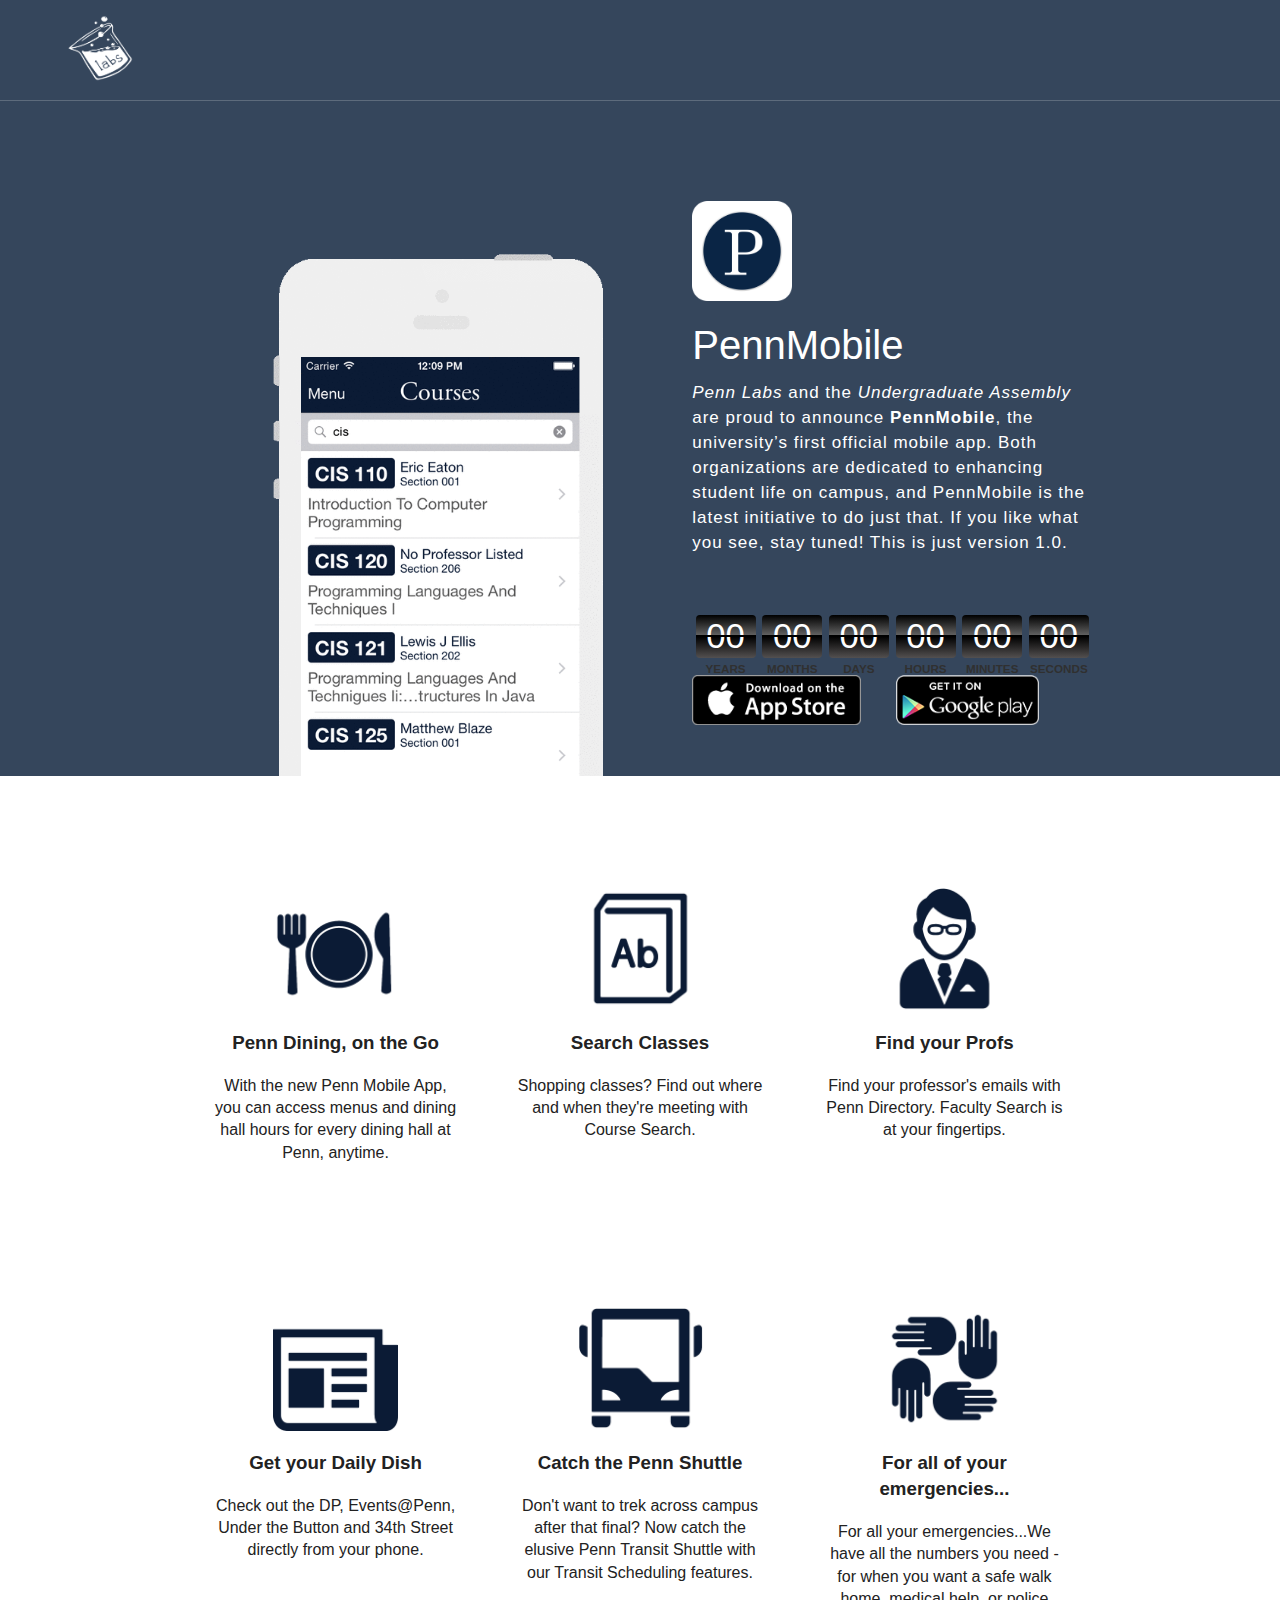
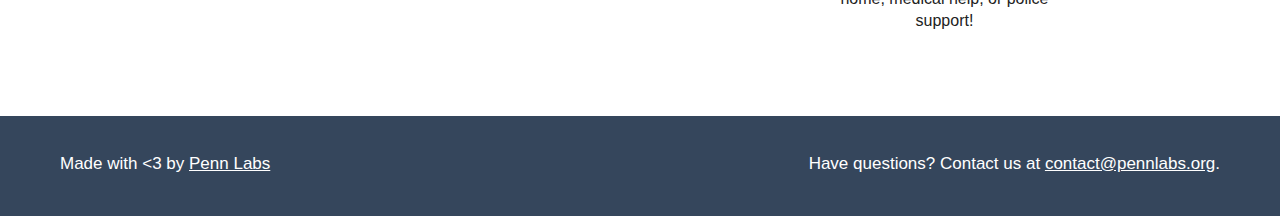
==== index.html @ 12211098 "Fix Penn Labs link" ====
<!DOCTYPE html>
<!--[if lt IE 7]>      <html class="no-js lt-ie9 lt-ie8 lt-ie7"> <![endif]-->
<!--[if IE 7]>         <html class="no-js lt-ie9 lt-ie8"> <![endif]-->
<!--[if IE 8]>         <html class="no-js lt-ie9"> <![endif]-->
<!--[if gt IE 8]><!--> <html class="no-js"> <!--<![endif]-->
    <head>
        <meta charset="utf-8">
        <meta http-equiv="X-UA-Compatible" content="IE=edge">
        <title>Penn Labs - Penn Mobile</title>
        <meta name="description" content="">
        <meta name="viewport" content="width=device-width, initial-scale=1">

        <!-- Place favicon.ico and apple-touch-icon.png in the root directory -->

        <link rel="stylesheet" href="css/normalize.css">
        <link rel="stylesheet" href="css/main.css">
        <script src="js/vendor/modernizr-2.6.2.min.js"></script>
        <script src="js/countdown.js"></script>
    </head>
    <body>
        <!--[if lt IE 7]>
            <p class="browsehappy">You are using an <strong>outdated</strong> browser. Please <a href="http://browsehappy.com/">upgrade your browser</a> to improve your experience.</p>
        <![endif]-->
        <section id="header">
          <a href="http://pennlabs.org" target="_blank"><img src='img/labs_logo.png'></img></a>
        </section>

        <section id="introduction">
        <!-- Add your site or application content here -->
          <div class='left-center' id="iphone">
              <img src="img/labs.gif"></img>
          </div>
          <div class="right-center" id="info-box">
            <div id="logo">
              <img src="img/app_icon.png"></img>
            </div>
            <div id="info-text">
              <h1>PennMobile</h1>
              <p><em><a href="http://pennlabs.org" target="_blank">Penn Labs</a></em> and the <em><a href="http://pennua.org">Undergraduate Assembly</a></em> are proud to announce <strong>PennMobile</strong>, the university’s first official mobile app. Both organizations are dedicated to enhancing student life on campus, and PennMobile is the latest initiative to do just that. If you like what you see, stay tuned! This is just version 1.0.</p>
            </div>
            <div id="download-box">
           		<script>
					var myCountdown1 = new Countdown({year: 2015, month: 2, day: 4, hour: 10, ampm: "pm", onComplete: countdownComplete});
					function countdownComplete() {
						console.log("foo");
						document.getElementById("platform-box").style.visibility="visible";
						myCountdown1.style.visibility="hidden";
					}
				</script>
              <div id="platform-box" style="visibility:hidden;">
               <a target="__blank" href="coming_soon.html"><img src="img/ios.png" class="icon apple"></img></a>
                <a href="https://play.google.com/store/apps/details?id=com.pennapps.labs.pennmobile" target="__blank"><img src="img/android.png" class="icon android"></img></a>
              </div>
            </div>
          </div>
        </section>
        <section id="features">
          <div class="grid">
          <div class="grid-block">
            <img src="img/icons/dining.png"></img>
            <h3>Penn Dining, on the Go</h3>
            <p>With the new Penn Mobile App, you can access menus and dining hall hours for every dining hall at Penn, anytime.</p>
          </div>
          <div class="grid-block">
            <img src="img/icons/registrar.png"></img>
            <h3>Search Classes</h3>
            <p>Shopping classes? Find out where and when they're meeting with Course Search.</p>
          </div>
          <div class="grid-block">
            <img src="img/icons/directory.png"></img>
            <h3>Find your Profs</h3>
            <p>Find your professor's emails with Penn Directory. Faculty Search is at your fingertips.</p>
          </div>
          <div class="grid-block">
            <img src="img/icons/news.png"></img>
            <h3>Get your Daily Dish</h3>
            <p>Check out the DP, Events@Penn, Under the Button and 34th Street directly from your phone.</p>
          </div>
        <div class="grid-block">
            <img src="img/icons/transit.png"></img>
            <h3>Catch the Penn Shuttle</h3>
            <p>Don't want to trek across campus after that final? Now catch the elusive Penn Transit Shuttle with our Transit Scheduling features.</p>
          </div>
         <div class="grid-block">
            <img src="img/icons/support.png"></img>
            <h3>For all of your emergencies...</h3>
            <p>For all your emergencies...We have all the numbers you need - for when you want a safe walk home, medical help, or police support!</p>
          </div>
        </div>
        </section>
        <section id="footer">
          <span id="labs">Made with <3 by <a href="http://pennlabs.org">Penn Labs</a></span>
          <span id="feedback">Have questions? Contact us at <a href="mailto:contact@pennlabs.org" target="__blank">contact@pennlabs.org</a>.</span>
        </section>

        <script src="https://ajax.googleapis.com/ajax/libs/jquery/2.1.3/jquery.min.js"></script>
        <script>window.jQuery || document.write('<script src="js/vendor/jquery-1.10.2.min.js"><\/script>')</script>
        <script src="js/plugins.js"></script>
        <script src="js/main.js"></script>

        <!-- Google Analytics: change UA-XXXXX-X to be your site's ID. -->
        <script>
          (function(i,s,o,g,r,a,m){i['GoogleAnalyticsObject']=r;i[r]=i[r]||function(){
          (i[r].q=i[r].q||[]).push(arguments)},i[r].l=1*new Date();a=s.createElement(o),
          m=s.getElementsByTagName(o)[0];a.async=1;a.src=g;m.parentNode.insertBefore(a,m)
          })(window,document,'script','//www.google-analytics.com/analytics.js','ga');
          ga('create', 'UA-21029575-7', 'auto');
          ga('send', 'pageview');
      </script>    
</body>
</html>
---- css/main.css ----
/*! HTML5 Boilerplate v4.3.0 | MIT License | http://h5bp.com/ */

/*
 * What follows is the result of much research on cross-browser styling.
 * Credit left inline and big thanks to Nicolas Gallagher, Jonathan Neal,
 * Kroc Camen, and the H5BP dev community and team.
 */

/* ==========================================================================
   Base styles: opinionated defaults
   ========================================================================== */

html,
button,
input,
select,
textarea {
    color: #222;
}

html {
    font-size: 1em;
    line-height: 1.4;
    height: 100%;
    min-width: 1000px;
}
body {
  height: 100%;
  text-align: center;
  margin: 0;
  padding: 0;
}

/*
 * Remove text-shadow in selection highlight: h5bp.com/i
 * These selection rule sets have to be separate.
 * Customize the background color to match your design.
 */

::-moz-selection {
    background: #b3d4fc;
    text-shadow: none;
}

::selection {
    background: #b3d4fc;
    text-shadow: none;
}

/*
 * A better looking default horizontal rule
 */

hr {
    display: block;
    height: 1px;
    border: 0;
    border-top: 1px solid #ccc;
    margin: 1em 0;
    padding: 0;
}

/*
 * Remove the gap between images, videos, audio and canvas and the bottom of
 * their containers: h5bp.com/i/440
 */

audio,
canvas,
img,
video {
    vertical-align: middle;
}

/*
 * Remove default fieldset styles.
 */

fieldset {
    border: 0;
    margin: 0;
    padding: 0;
}

/*
 * Allow only vertical resizing of textareas.
 */

textarea {
    resize: vertical;
}

/* ==========================================================================
   Browse Happy prompt
   ========================================================================== */

.browsehappy {
    margin: 0.2em 0;
    background: #ccc;
    color: #000;
    padding: 0.2em 0;
}

/* ==========================================================================
   Author's custom styles
   ========================================================================== */

















/* ==========================================================================
   Helper classes
   ========================================================================== */

/*
 * Image replacement
 */

.ir {
    background-color: transparent;
    border: 0;
    overflow: hidden;
    /* IE 6/7 fallback */
    *text-indent: -9999px;
}

.ir:before {
    content: "";
    display: block;
    width: 0;
    height: 150%;
}

/*
 * Hide from both screenreaders and browsers: h5bp.com/u
 */

.hidden {
    display: none !important;
    visibility: hidden;
}

/*
 * Hide only visually, but have it available for screenreaders: h5bp.com/v
 */

.visuallyhidden {
    border: 0;
    clip: rect(0 0 0 0);
    height: 1px;
    margin: -1px;
    overflow: hidden;
    padding: 0;
    position: absolute;
    width: 1px;
}

/*
 * Extends the .visuallyhidden class to allow the element to be focusable
 * when navigated to via the keyboard: h5bp.com/p
 */

.visuallyhidden.focusable:active,
.visuallyhidden.focusable:focus {
    clip: auto;
    height: auto;
    margin: 0;
    overflow: visible;
    position: static;
    width: auto;
}

/*
 * Hide visually and from screenreaders, but maintain layout
 */

.invisible {
    visibility: hidden;
}

/*
 * Clearfix: contain floats
 *
 * For modern browsers
 * 1. The space content is one way to avoid an Opera bug when the
 *    `contenteditable` attribute is included anywhere else in the document.
 *    Otherwise it causes space to appear at the top and bottom of elements
 *    that receive the `clearfix` class.
 * 2. The use of `table` rather than `block` is only necessary if using
 *    `:before` to contain the top-margins of child elements.
 */

.clearfix:before,
.clearfix:after {
    content: " "; /* 1 */
    display: table; /* 2 */
}

.clearfix:after {
    clear: both;
}

/*
 * For IE 6/7 only
 * Include this rule to trigger hasLayout and contain floats.
 */

.clearfix {
    *zoom: 1;
}

/* ==========================================================================
   EXAMPLE Media Queries for Responsive Design.
   These examples override the primary ('mobile first') styles.
   Modify as content requires.
   ========================================================================== */

@media only screen and (min-width: 35em) {
    /* Style adjustments for viewports that meet the condition */
}

@media print,
       (-o-min-device-pixel-ratio: 5/4),
       (-webkit-min-device-pixel-ratio: 1.25),
       (min-resolution: 120dpi) {
    /* Style adjustments for high resolution devices */
}

/* ==========================================================================
   Print styles.
   Inlined to avoid required HTTP connection: h5bp.com/r
   ========================================================================== */

@media print {
    * {
        background: transparent !important;
        color: #000 !important; /* Black prints faster: h5bp.com/s */
        box-shadow: none !important;
        text-shadow: none !important;
    }

    a,
    a:visited {
        text-decoration: underline;
    }

    a[href]:after {
        content: " (" attr(href) ")";
    }

    abbr[title]:after {
        content: " (" attr(title) ")";
    }

    /*
     * Don't show links for images, or javascript/internal links
     */

    .ir a:after,
    a[href^="javascript:"]:after,
    a[href^="#"]:after {
        content: "";
    }

    pre,
    blockquote {
        border: 1px solid #999;
        page-break-inside: avoid;
    }

    thead {
        display: table-header-group; /* h5bp.com/t */
    }

    tr,
    img {
        page-break-inside: avoid;
    }

    img {
        max-width: 100% !important;
    }

    @page {
        margin: 0.5cm;
    }

    p,
    h2,
    h3 {
        orphans: 3;
        widows: 3;
    }

    h2,
    h3 {
        page-break-after: avoid;
    }
}

#header {
  background-color: #35465c;
  height: 100px;
  border-bottom: 1px solid rgba(255, 255, 255, .2);
}

#header img {
  height: 80px;
  float: left;
  margin-left: 60px;
  margin-top: 8px;
}

#introduction {
  background-color: #35465c;
  margin: 0 auto;
  width: 100%;
  height: 675px;
  overflow: hidden;
}
.left-center {
  height: 100%;
  position: relative;
  display: inline-block;
  width: 500px;
}

#iphone img {
  margin-top: 5px;
  height: 750px;
}

#logo img {
  height: 100px;
  margin-bottom: 10px;
  
}

.right-center {
  display: inline-block;
  height: 100%;
  width: 400px;
}

#info-box {
  color: white;
  font-family: 'Helvetica Neue', Helvetica, Arial, sans-serif;   
  line-height: 15px;
  text-align: left;
  position: relative;
  top: 100px;
}

#info-box #info-text h1 {
  font-weight: 500;
  font-size: 40px;
}

#info-box #info-text h2 {
  font-weight: 200;
  font-size: 25px;
}

#info-box #info-text p {
  font-weight: 200;
  font-size: 17px;
  letter-spacing: 1px;
  line-height: 25px;
}

#info-box #info-text a {
  letter-spacing: 1px;
  color: white;
  text-decoration: none;
  font-weight: 400;
  font-size: 17px;
  line-height: 25px;
}



#info-text {
  margin-bottom: 60px;
}

#info-box #download-box {
  line-height: 0px;
  font-weight: 100;
}

.icon {
  display: inline-block;
  height: 50px;
  padding-right: 15px;
}

.android {
  padding-left: 15px;
}

#features {
  padding-top: 100px;
  margin: 0 auto;
  width: 100%;
}

.grid {
  width: 980px;
  margin-left: auto;
  margin-right: auto;
}

.grid-block {
  display:inline-block;
  width: 250px;
  height: 400px;
  vertical-align: top;
  padding: 10px 25px 10px 25px;
}

.grid-block img {
  width: 125px;
}

#footer {
  background-color: #35465c;
  position: relative;
  bottom: 0;
  width: 100%;
  height: 100px;
}

#labs {
  float: left;
  color: white;
  font-family: 'Helvetica Neue', Helvetica, Arial, sans-serif;   
  font-weight: 300;
  font-size: 17px;
  line-height: 15px;
  text-align: left;
  position: relative;
  margin-left: 60px;
  top: 40px;
}

#feedback {
  float: right;
  color: white;
  font-family: 'Helvetica Neue', Helvetica, Arial, sans-serif;   
  font-weight: 300;
  font-size: 17px;
  line-height: 15px;
  text-align: left;
  position: relative;
  margin-right: 60px;
  top: 40px;
}


#labs a, #feedback a {
  color: white;
}
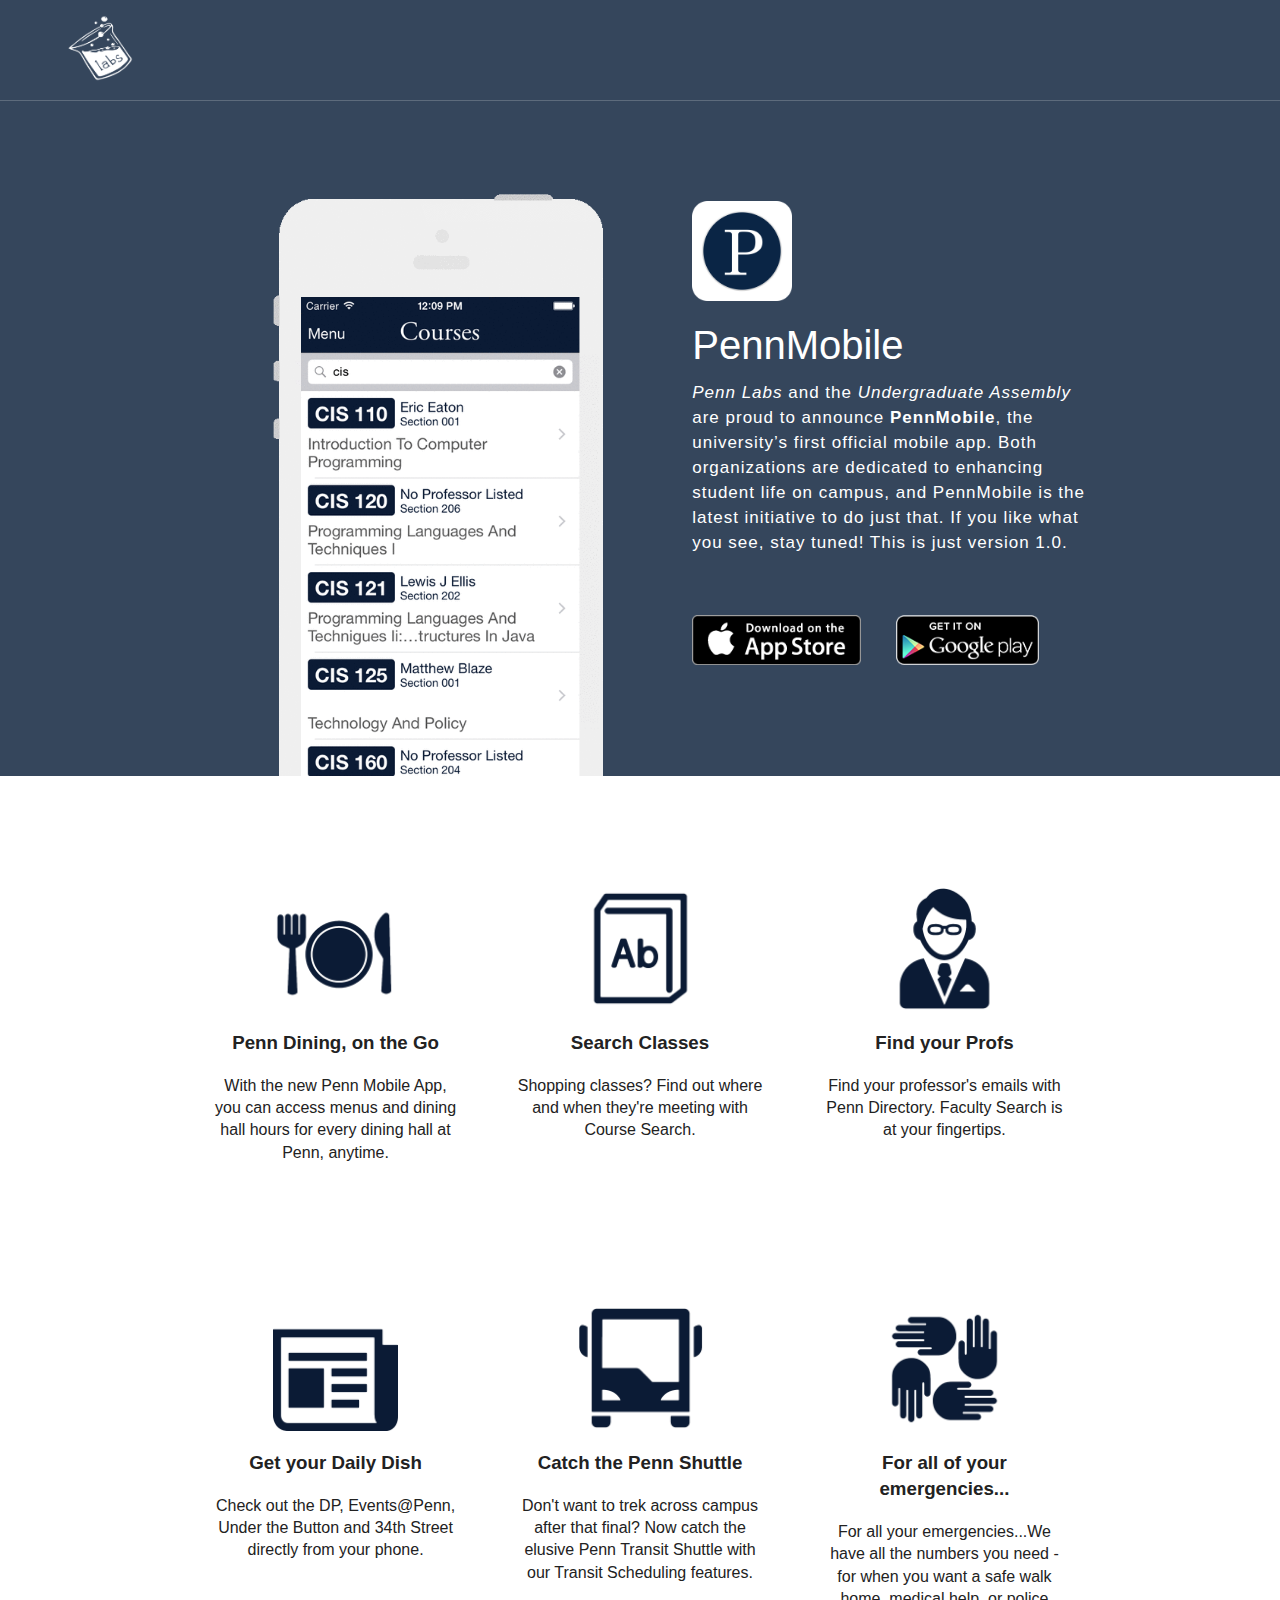
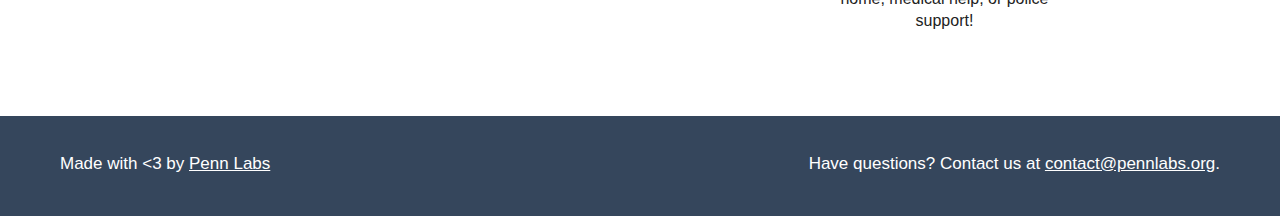
==== commit 8c88e431: "Kill counter" ====
--- a/index.html
+++ b/index.html
@@ -39,16 +39,8 @@
               <p><em><a href="http://pennlabs.org" target="_blank">Penn Labs</a></em> and the <em><a href="http://pennua.org">Undergraduate Assembly</a></em> are proud to announce <strong>PennMobile</strong>, the university’s first official mobile app. Both organizations are dedicated to enhancing student life on campus, and PennMobile is the latest initiative to do just that. If you like what you see, stay tuned! This is just version 1.0.</p>
             </div>
             <div id="download-box">
-           		<script>
-					var myCountdown1 = new Countdown({year: 2015, month: 2, day: 4, hour: 10, ampm: "pm", onComplete: countdownComplete});
-					function countdownComplete() {
-						console.log("foo");
-						document.getElementById("platform-box").style.visibility="visible";
-						myCountdown1.style.visibility="hidden";
-					}
-				</script>
-              <div id="platform-box" style="visibility:hidden;">
-               <a target="__blank" href="coming_soon.html"><img src="img/ios.png" class="icon apple"></img></a>
+              <div id="platform-box" style="">
+               <a target="__blank" href="https://itunes.apple.com/us/app/pennmobile/id944829399?ls=1&mt=8"><img src="img/ios.png" class="icon apple"></img></a>
                 <a href="https://play.google.com/store/apps/details?id=com.pennapps.labs.pennmobile" target="__blank"><img src="img/android.png" class="icon android"></img></a>
               </div>
             </div>
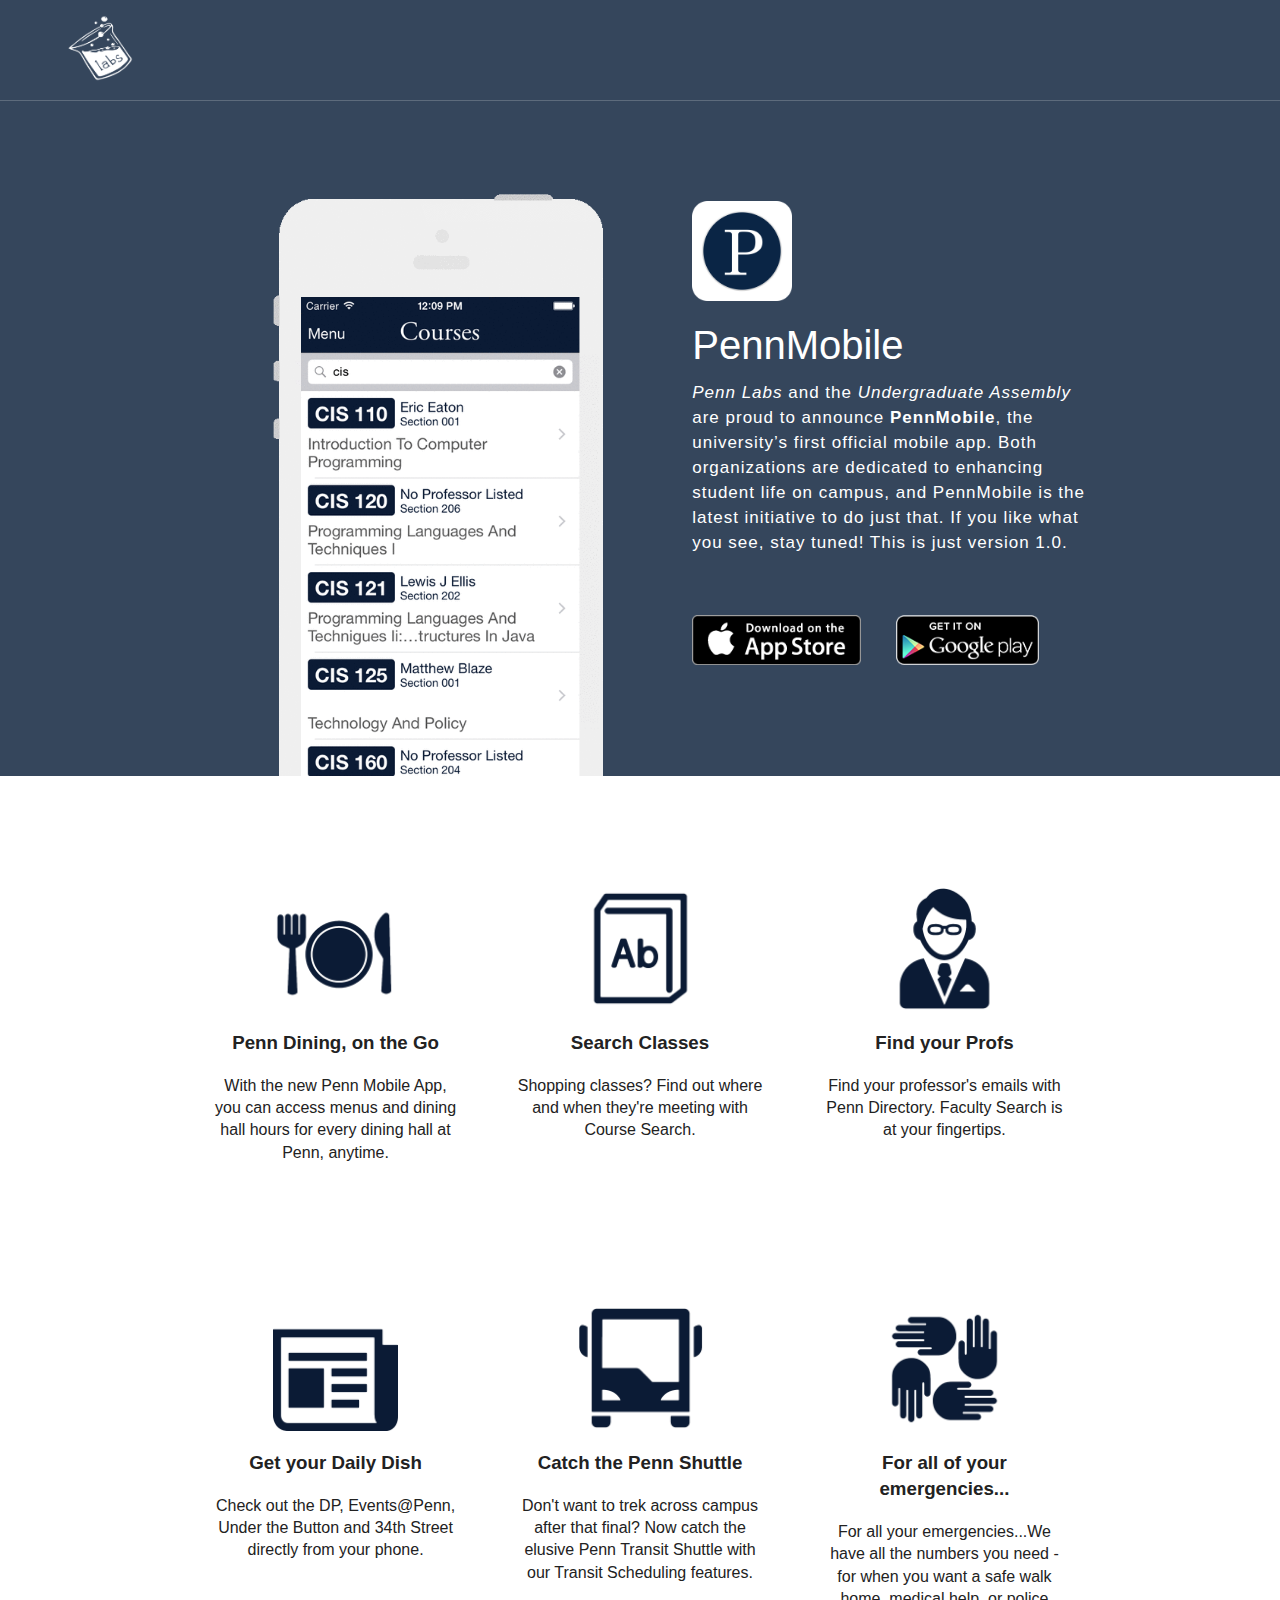
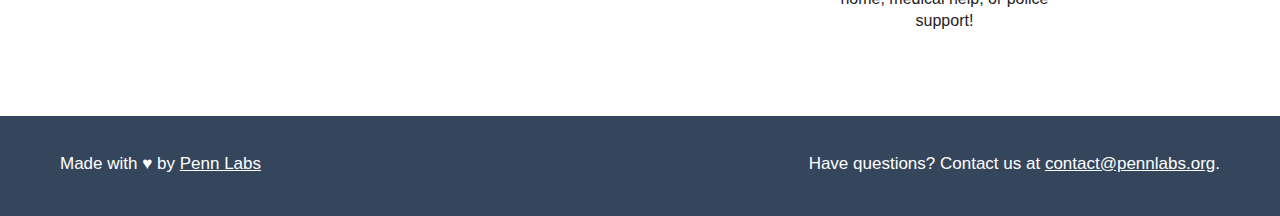
==== commit ce11fe71: "Replace invalid html code for heart" ====
--- a/index.html
+++ b/index.html
@@ -15,7 +15,6 @@
         <link rel="stylesheet" href="css/normalize.css">
         <link rel="stylesheet" href="css/main.css">
         <script src="js/vendor/modernizr-2.6.2.min.js"></script>
-        <script src="js/countdown.js"></script>
     </head>
     <body>
         <!--[if lt IE 7]>
@@ -81,7 +80,7 @@
         </div>
         </section>
         <section id="footer">
-          <span id="labs">Made with <3 by <a href="http://pennlabs.org">Penn Labs</a></span>
+          <span id="labs">Made with &hearts; by <a href="http://pennlabs.org">Penn Labs</a></span>
           <span id="feedback">Have questions? Contact us at <a href="mailto:contact@pennlabs.org" target="__blank">contact@pennlabs.org</a>.</span>
         </section>
 
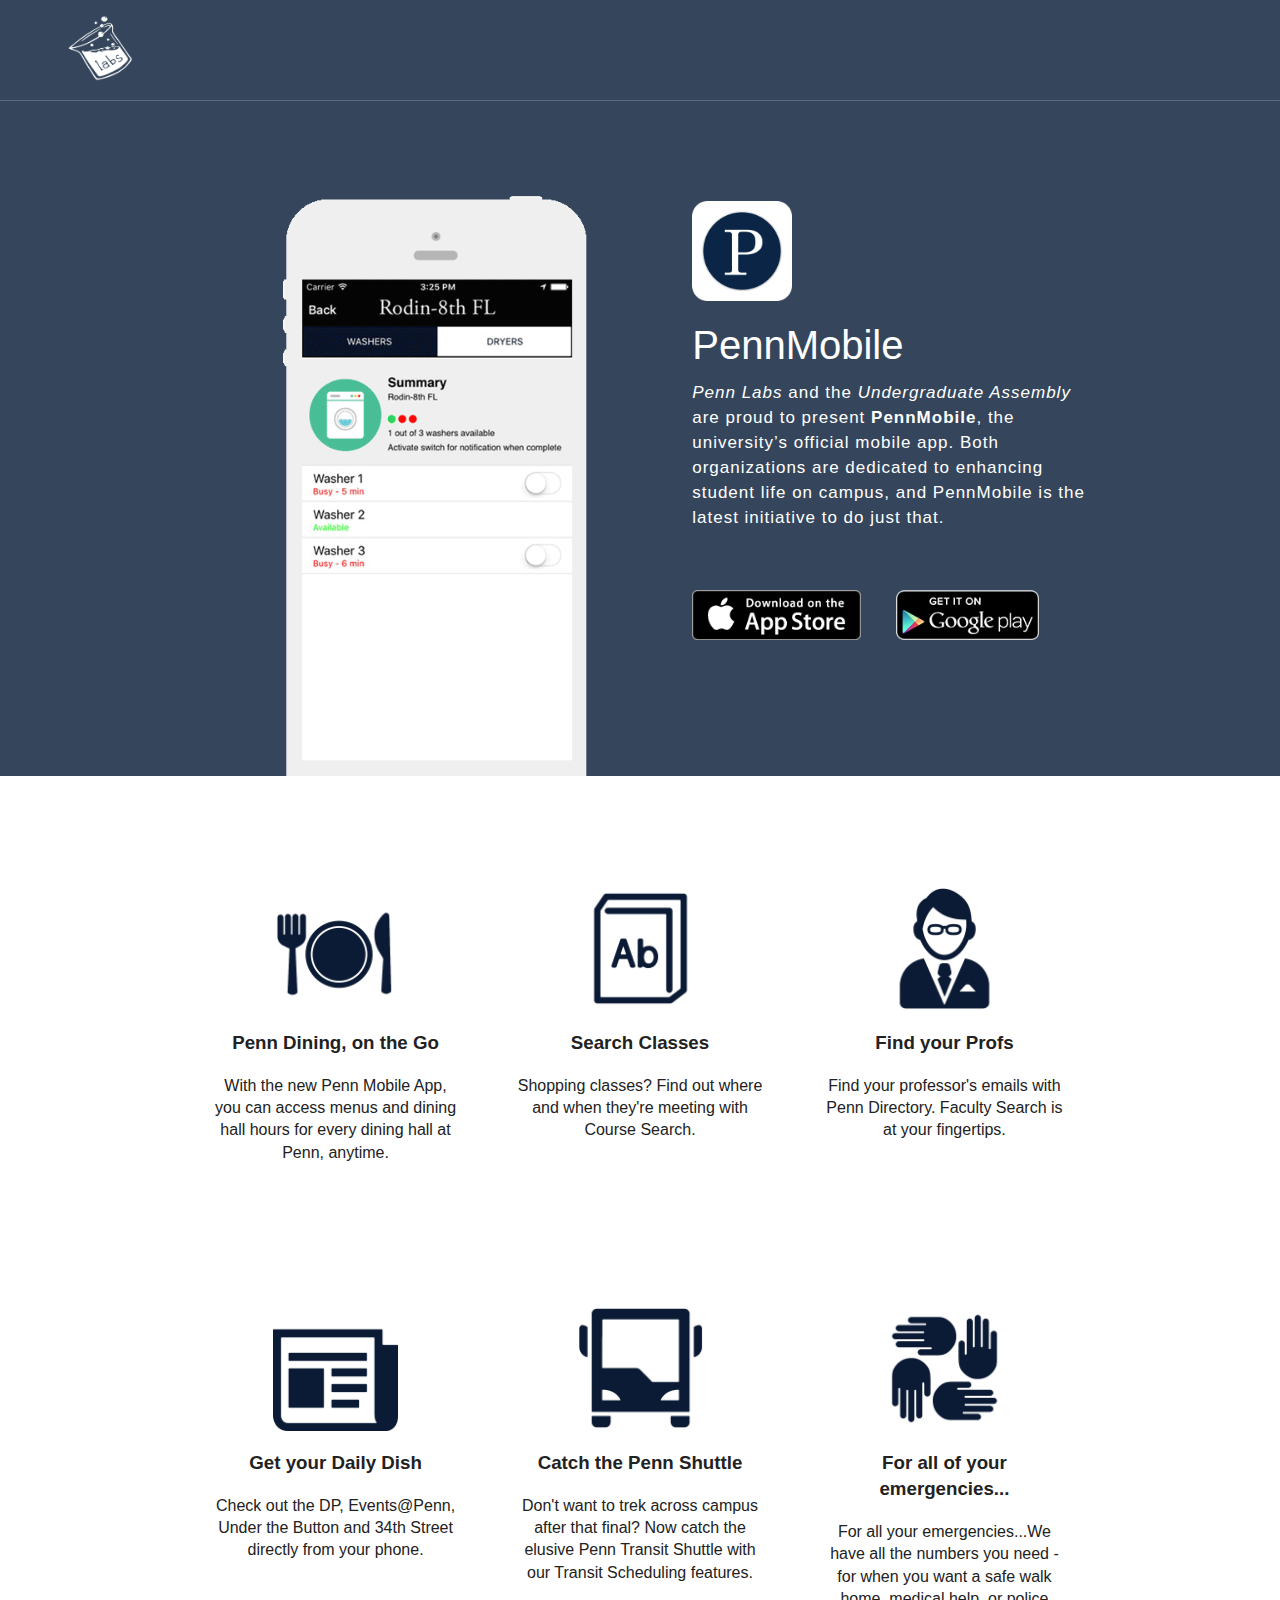
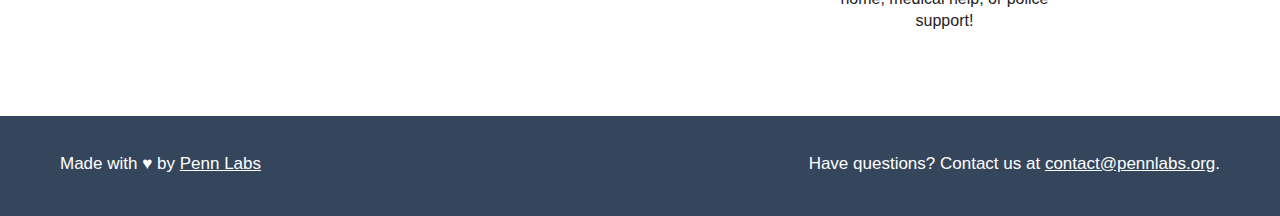
==== commit 517a450b: "new gif" ====
--- a/index.html
+++ b/index.html
@@ -10,11 +10,28 @@
         <meta name="description" content="">
         <meta name="viewport" content="width=device-width, initial-scale=1">
 
-        <!-- Place favicon.ico and apple-touch-icon.png in the root directory -->
-
         <link rel="stylesheet" href="css/normalize.css">
         <link rel="stylesheet" href="css/main.css">
         <script src="js/vendor/modernizr-2.6.2.min.js"></script>
+
+        <!-- Favicons -->
+        <link rel="apple-touch-icon" sizes="57x57" href="/apple-touch-icon-57x57.png">
+        <link rel="apple-touch-icon" sizes="60x60" href="/apple-touch-icon-60x60.png">
+        <link rel="apple-touch-icon" sizes="72x72" href="/apple-touch-icon-72x72.png">
+        <link rel="apple-touch-icon" sizes="76x76" href="/apple-touch-icon-76x76.png">
+        <link rel="apple-touch-icon" sizes="114x114" href="/apple-touch-icon-114x114.png">
+        <link rel="apple-touch-icon" sizes="120x120" href="/apple-touch-icon-120x120.png">
+        <link rel="apple-touch-icon" sizes="144x144" href="/apple-touch-icon-144x144.png">
+        <link rel="apple-touch-icon" sizes="152x152" href="/apple-touch-icon-152x152.png">
+        <link rel="apple-touch-icon" sizes="180x180" href="/apple-touch-icon-180x180.png">
+        <link rel="icon" type="image/png" href="/favicon-32x32.png" sizes="32x32">
+        <link rel="icon" type="image/png" href="/android-chrome-192x192.png" sizes="192x192">
+        <link rel="icon" type="image/png" href="/favicon-96x96.png" sizes="96x96">
+        <link rel="icon" type="image/png" href="/favicon-16x16.png" sizes="16x16">
+        <link rel="manifest" href="/manifest.json">
+        <meta name="msapplication-TileColor" content="#2b5797">
+        <meta name="msapplication-TileImage" content="/mstile-144x144.png">
+        <meta name="theme-color" content="#ffffff">
     </head>
     <body>
         <!--[if lt IE 7]>
@@ -35,7 +52,7 @@
             </div>
             <div id="info-text">
               <h1>PennMobile</h1>
-              <p><em><a href="http://pennlabs.org" target="_blank">Penn Labs</a></em> and the <em><a href="http://pennua.org">Undergraduate Assembly</a></em> are proud to announce <strong>PennMobile</strong>, the university’s first official mobile app. Both organizations are dedicated to enhancing student life on campus, and PennMobile is the latest initiative to do just that. If you like what you see, stay tuned! This is just version 1.0.</p>
+              <p><em><a href="http://pennlabs.org" target="_blank">Penn Labs</a></em> and the <em><a href="http://pennua.org">Undergraduate Assembly</a></em> are proud to present <strong>PennMobile</strong>, the university’s official mobile app. Both organizations are dedicated to enhancing student life on campus, and PennMobile is the latest initiative to do just that.</p>
             </div>
             <div id="download-box">
               <div id="platform-box" style="">
@@ -89,7 +106,6 @@
         <script src="js/plugins.js"></script>
         <script src="js/main.js"></script>
 
-        <!-- Google Analytics: change UA-XXXXX-X to be your site's ID. -->
         <script>
           (function(i,s,o,g,r,a,m){i['GoogleAnalyticsObject']=r;i[r]=i[r]||function(){
           (i[r].q=i[r].q||[]).push(arguments)},i[r].l=1*new Date();a=s.createElement(o),
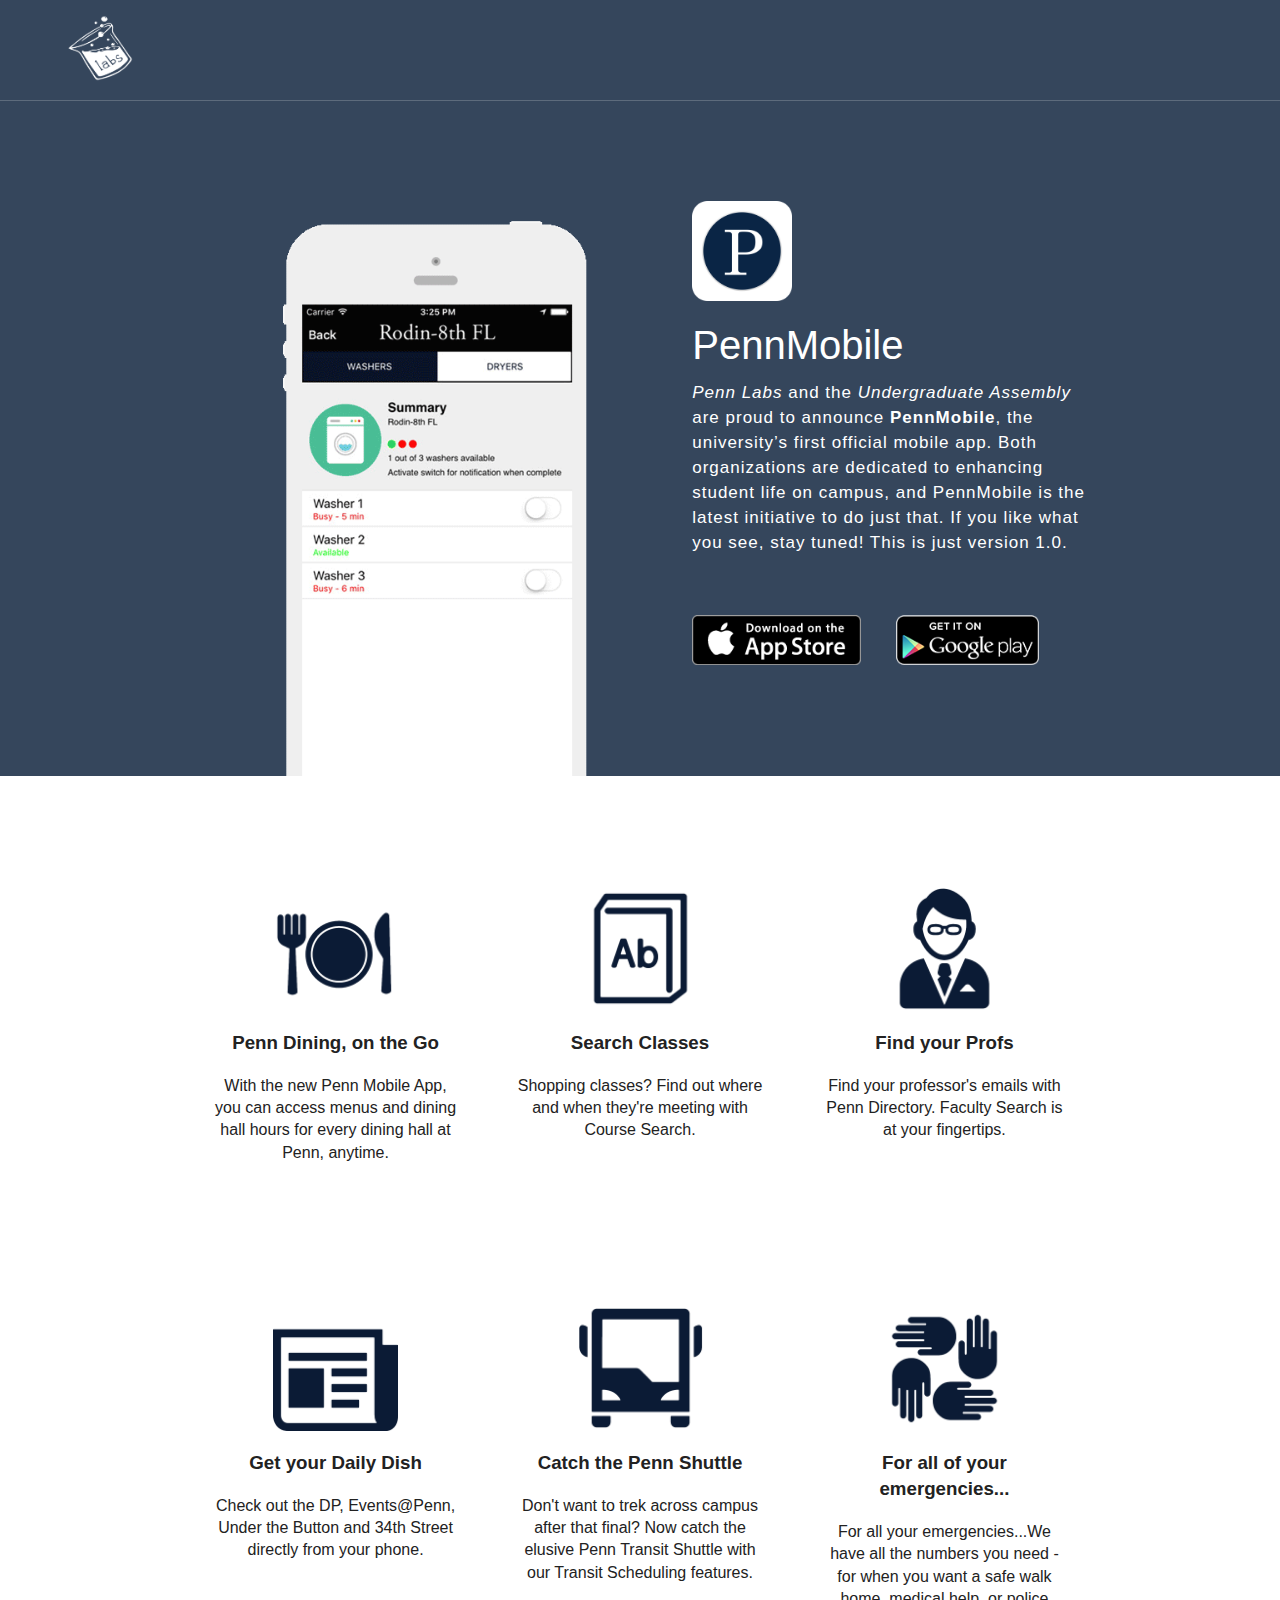
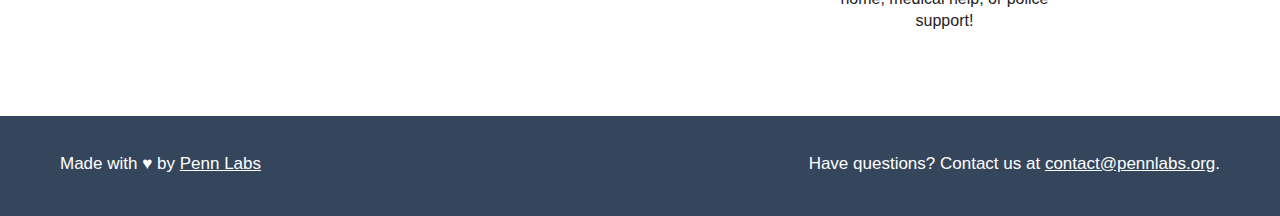
==== commit 4a190944: "Add Apple Smart App Banner" ====
--- a/index.html
+++ b/index.html
@@ -32,6 +32,9 @@
         <meta name="msapplication-TileColor" content="#2b5797">
         <meta name="msapplication-TileImage" content="/mstile-144x144.png">
         <meta name="theme-color" content="#ffffff">
+
+        <!-- Apple Smart App Banner -->
+        <meta name="apple-itunes-app" content="app-id=944829399">
     </head>
     <body>
         <!--[if lt IE 7]>
@@ -52,7 +55,7 @@
             </div>
             <div id="info-text">
               <h1>PennMobile</h1>
-              <p><em><a href="http://pennlabs.org" target="_blank">Penn Labs</a></em> and the <em><a href="http://pennua.org">Undergraduate Assembly</a></em> are proud to present <strong>PennMobile</strong>, the university’s official mobile app. Both organizations are dedicated to enhancing student life on campus, and PennMobile is the latest initiative to do just that.</p>
+              <p><em><a href="http://pennlabs.org" target="_blank">Penn Labs</a></em> and the <em><a href="http://pennua.org">Undergraduate Assembly</a></em> are proud to announce <strong>PennMobile</strong>, the university’s first official mobile app. Both organizations are dedicated to enhancing student life on campus, and PennMobile is the latest initiative to do just that. If you like what you see, stay tuned! This is just version 1.0.</p>
             </div>
             <div id="download-box">
               <div id="platform-box" style="">
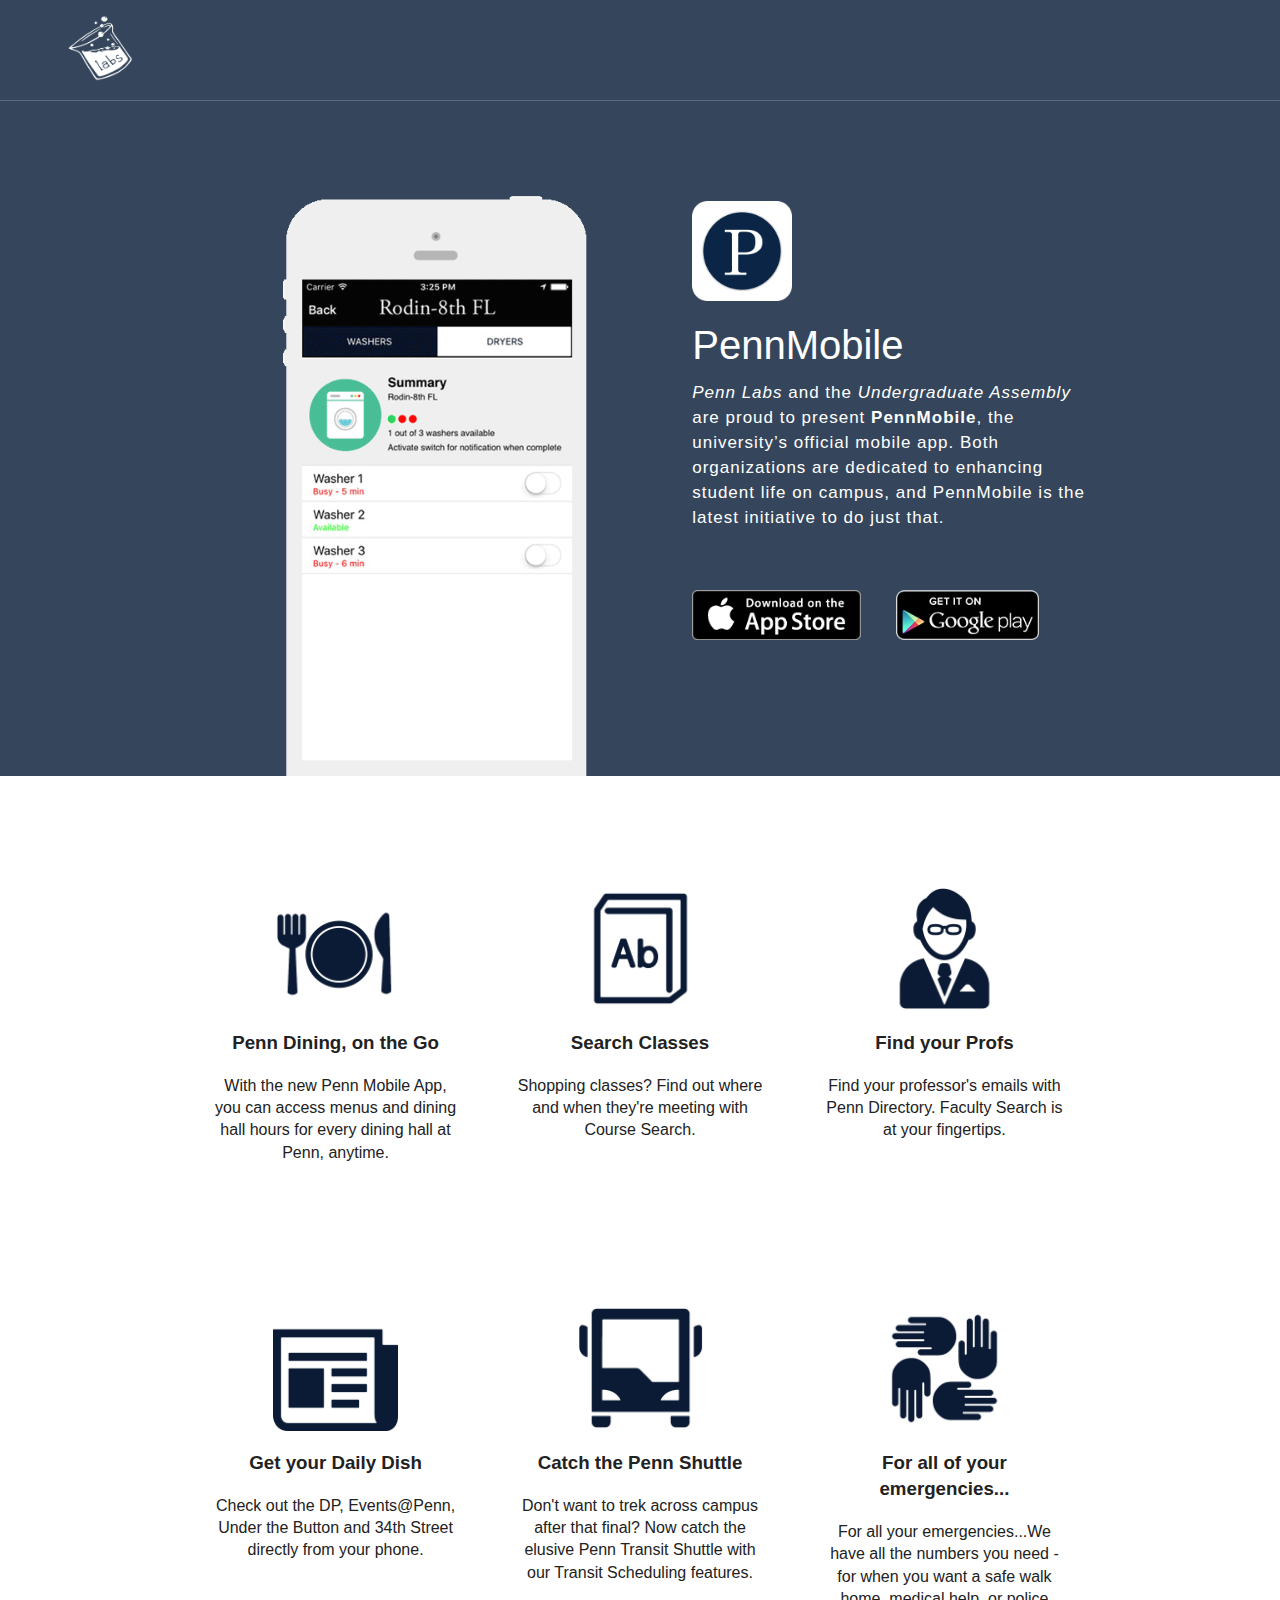
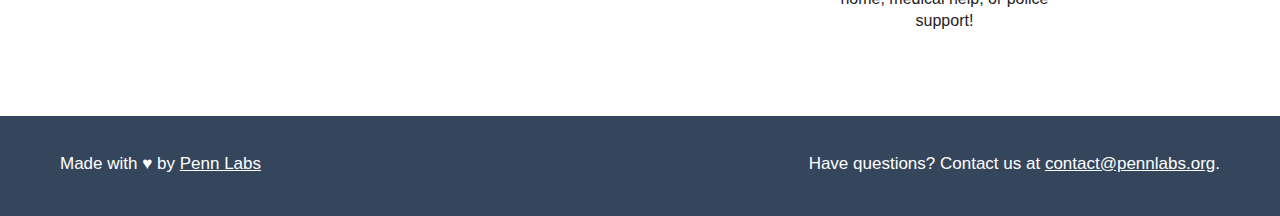
==== commit 390699dd: "Merge pull request #6 from pennlabs/app-banner" ====
--- a/index.html
+++ b/index.html
@@ -55,7 +55,7 @@
             </div>
             <div id="info-text">
               <h1>PennMobile</h1>
-              <p><em><a href="http://pennlabs.org" target="_blank">Penn Labs</a></em> and the <em><a href="http://pennua.org">Undergraduate Assembly</a></em> are proud to announce <strong>PennMobile</strong>, the university’s first official mobile app. Both organizations are dedicated to enhancing student life on campus, and PennMobile is the latest initiative to do just that. If you like what you see, stay tuned! This is just version 1.0.</p>
+              <p><em><a href="http://pennlabs.org" target="_blank">Penn Labs</a></em> and the <em><a href="http://pennua.org">Undergraduate Assembly</a></em> are proud to present <strong>PennMobile</strong>, the university’s official mobile app. Both organizations are dedicated to enhancing student life on campus, and PennMobile is the latest initiative to do just that.</p>
             </div>
             <div id="download-box">
               <div id="platform-box" style="">
